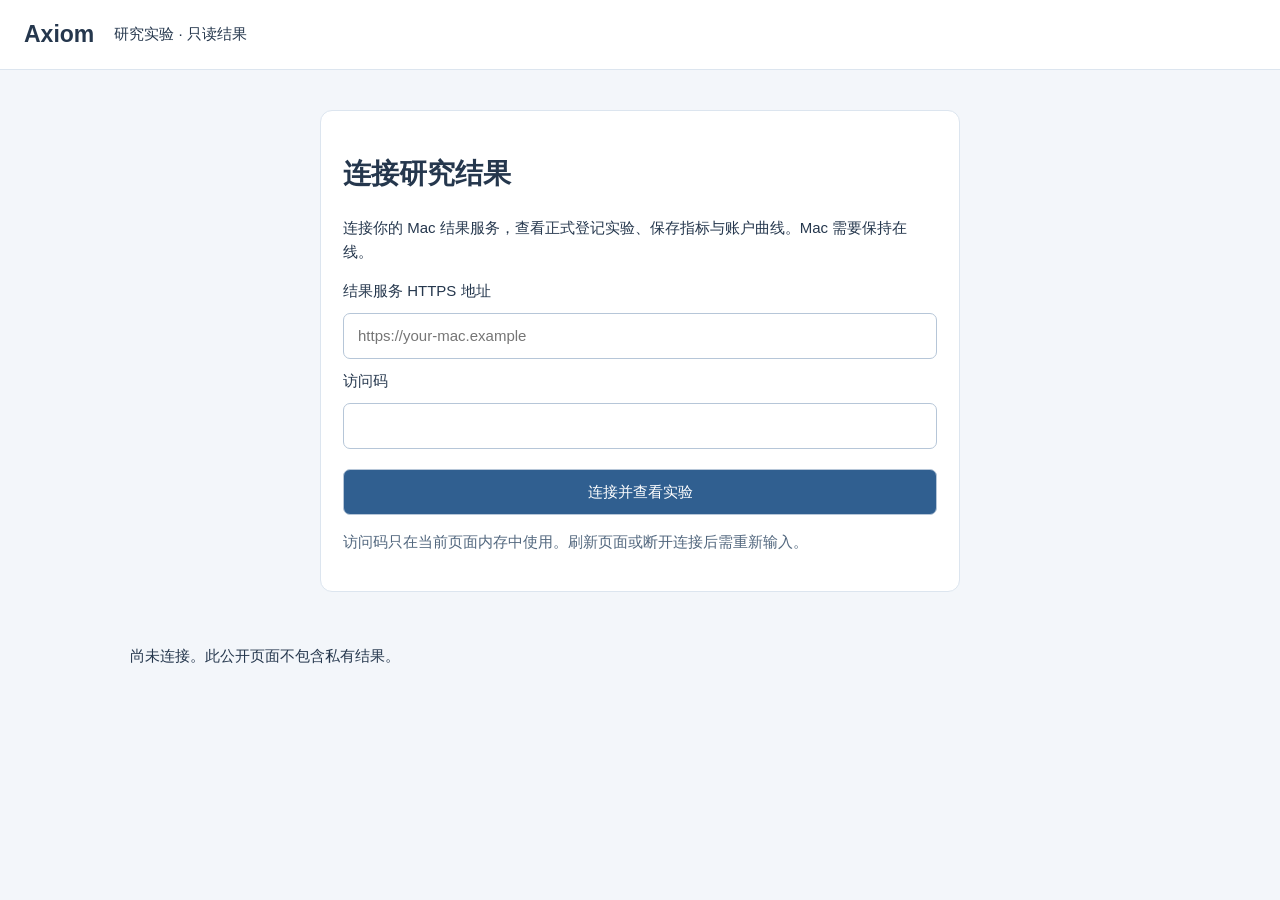
==== index.html @ 87a55230 "Add authenticated dynamic Mac results behind a public Pages shell" ====
<!doctype html>
<html lang="zh-CN"><head><meta charset="utf-8"><meta name="viewport" content="width=device-width,initial-scale=1">
<meta http-equiv="Content-Security-Policy" content="default-src 'none'; script-src 'self'; style-src 'self'; connect-src https: http://127.0.0.1:* http://localhost:*; base-uri 'none'; form-action 'none'; object-src 'none'">
<meta name="referrer" content="no-referrer"><title>Axiom · 研究实验结果</title><link rel="stylesheet" href="app.css"><script src="config.js" defer></script><script src="app.js" defer></script></head>
<body><header><strong>Axiom</strong><span>研究实验 · 只读结果</span><button id="disconnect" hidden>断开连接</button></header>
<main><section id="connection"><h1>连接研究结果</h1><p>连接你的 Mac 结果服务，查看正式登记实验、保存指标与账户曲线。Mac 需要保持在线。</p>
<form id="connect"><label for="endpoint">结果服务 HTTPS 地址</label><input id="endpoint" type="url" placeholder="https://your-mac.example" required autocomplete="off" spellcheck="false"><label for="token">访问码</label><input id="token" type="password" required minlength="43" maxlength="128" autocomplete="off" spellcheck="false"><button type="submit">连接并查看实验</button></form><p class="hint">访问码只在当前页面内存中使用。刷新页面或断开连接后需重新输入。</p></section>
<p id="status" role="status" aria-live="polite">尚未连接。此公开页面不包含私有结果。</p><nav id="navigation" hidden><button id="home">实验列表</button><button id="refresh">刷新保存索引</button></nav><article id="results" aria-live="polite"></article></main></body></html>
---- app.css ----
:root{font-family:-apple-system,BlinkMacSystemFont,"PingFang SC",sans-serif;color:#25374d;background:#f3f6fa;font-size:15px;line-height:1.6}*{box-sizing:border-box}body{margin:0}header{display:flex;align-items:center;gap:20px;padding:16px 24px;border-bottom:1px solid #dce5ef;background:white}header strong{font-size:23px}header button{margin-left:auto}main{max-width:1060px;margin:30px auto;padding:0 20px}section{background:white;border:1px solid #dce5ef;border-radius:12px;padding:22px;margin:16px 0}#connection{max-width:640px;margin:40px auto}#connect{display:grid;gap:10px}input,button{font:inherit;padding:10px 14px;border:1px solid #b6c6d8;border-radius:7px}input{min-width:0;max-width:100%;background:white}button{cursor:pointer;color:#25374d;background:#e8eff7}button:hover{background:#dce7f3}#connect button{margin-top:10px;background:#305f90;color:white}a{color:#305f90}h1{font-size:28px;line-height:1.3}h2{font-size:21px}h3{font-size:17px}small,.hint{color:#52677e}code,td{overflow-wrap:anywhere}svg{width:100%;height:auto}details{margin:12px 0}summary{cursor:pointer}ul{padding-left:22px}.metrics{width:100%;border-collapse:collapse;margin:10px 0}.metrics th,.metrics td{padding:7px 10px;border-bottom:1px solid #dce5ef;text-align:left}.metrics th{width:38%;font-weight:500;color:#52677e}nav{display:flex;gap:10px}#status{padding:12px 0}[hidden]{display:none!important}@media(max-width:600px){header{padding:12px 16px;gap:12px;flex-wrap:wrap}main{padding:0 12px}section{padding:14px}h1{font-size:24px}.metrics th,.metrics td{padding:6px}.metrics th{width:43%}input[type=date]{width:145px}}
#results small{overflow-wrap:anywhere}#results{min-width:0;overflow-wrap:anywhere}
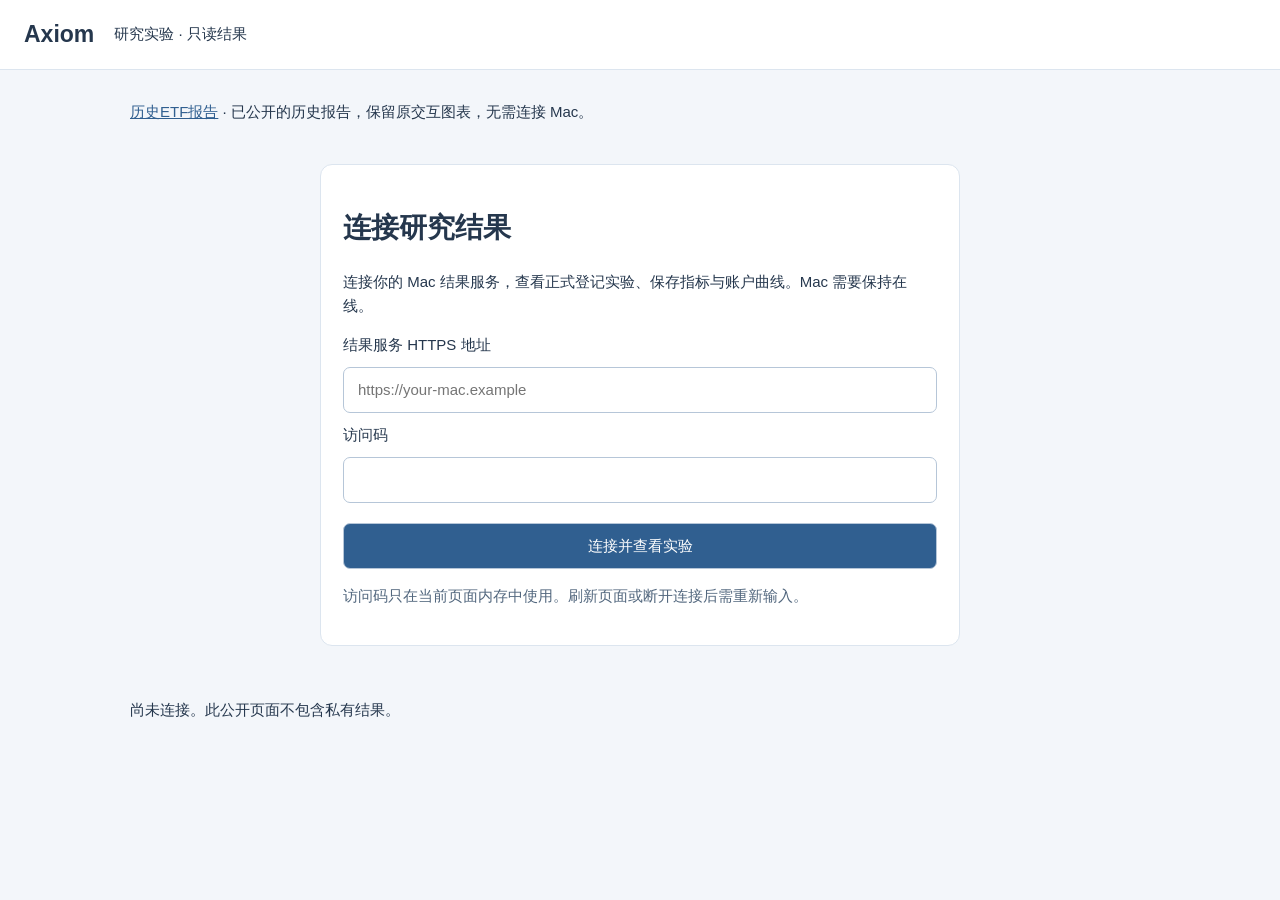
==== commit e0b5569d: "Preserve approved historical ETF report alongside dynamic results" ====
--- a/index.html
+++ b/index.html
@@ -3,6 +3,6 @@
 <meta http-equiv="Content-Security-Policy" content="default-src 'none'; script-src 'self'; style-src 'self'; connect-src https: http://127.0.0.1:* http://localhost:*; base-uri 'none'; form-action 'none'; object-src 'none'">
 <meta name="referrer" content="no-referrer"><title>Axiom · 研究实验结果</title><link rel="stylesheet" href="app.css"><script src="config.js" defer></script><script src="app.js" defer></script></head>
 <body><header><strong>Axiom</strong><span>研究实验 · 只读结果</span><button id="disconnect" hidden>断开连接</button></header>
-<main><section id="connection"><h1>连接研究结果</h1><p>连接你的 Mac 结果服务，查看正式登记实验、保存指标与账户曲线。Mac 需要保持在线。</p>
+<main><p><a href="etf-three-account.html">历史ETF报告</a> · 已公开的历史报告，保留原交互图表，无需连接 Mac。</p><section id="connection"><h1>连接研究结果</h1><p>连接你的 Mac 结果服务，查看正式登记实验、保存指标与账户曲线。Mac 需要保持在线。</p>
 <form id="connect"><label for="endpoint">结果服务 HTTPS 地址</label><input id="endpoint" type="url" placeholder="https://your-mac.example" required autocomplete="off" spellcheck="false"><label for="token">访问码</label><input id="token" type="password" required minlength="43" maxlength="128" autocomplete="off" spellcheck="false"><button type="submit">连接并查看实验</button></form><p class="hint">访问码只在当前页面内存中使用。刷新页面或断开连接后需重新输入。</p></section>
 <p id="status" role="status" aria-live="polite">尚未连接。此公开页面不包含私有结果。</p><nav id="navigation" hidden><button id="home">实验列表</button><button id="refresh">刷新保存索引</button></nav><article id="results" aria-live="polite"></article></main></body></html>
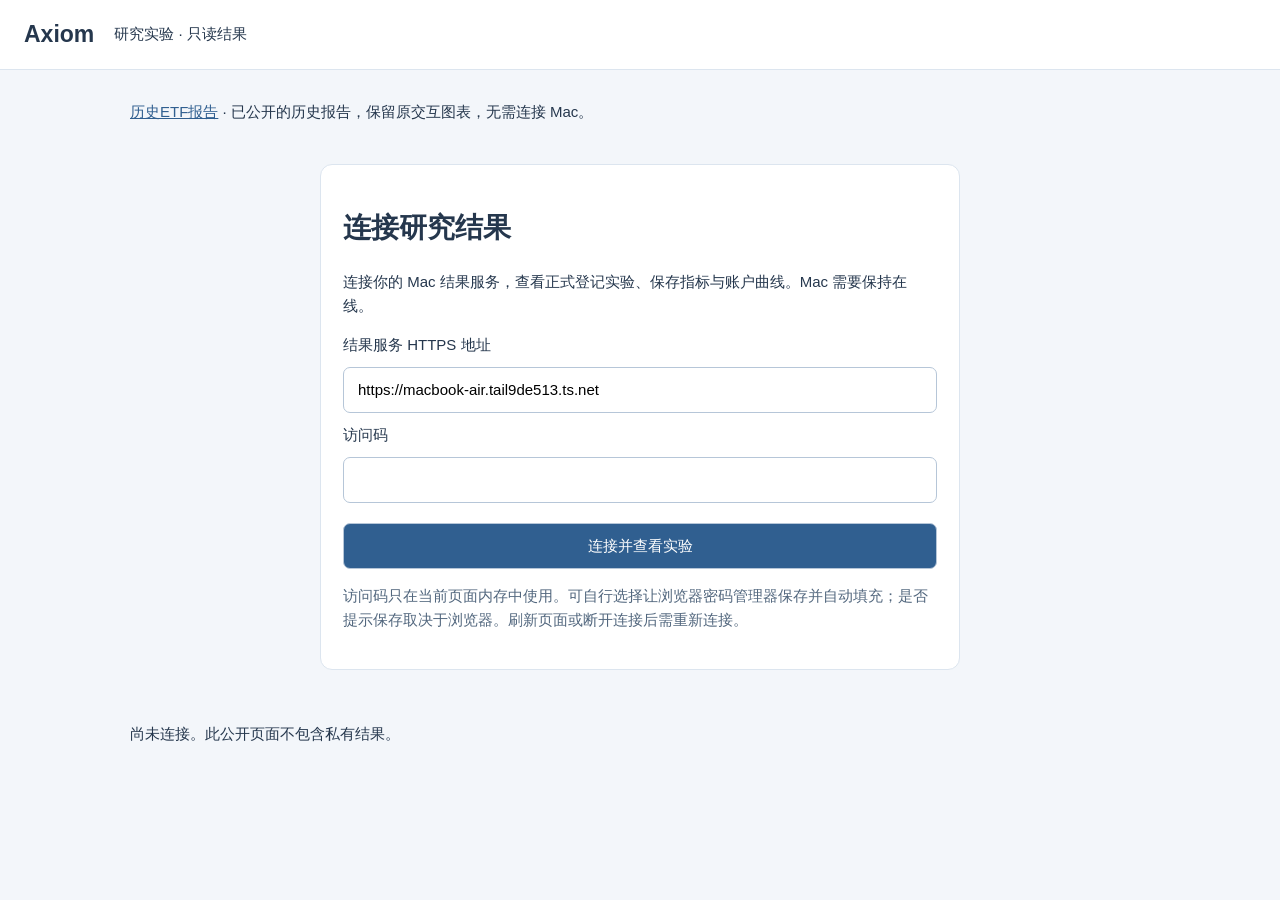
==== commit 247c9ed6: "Handle idle remote connections and serialize catalog rendering" ====
--- a/index.html
+++ b/index.html
@@ -4,5 +4,5 @@
 <meta name="referrer" content="no-referrer"><title>Axiom · 研究实验结果</title><link rel="stylesheet" href="app.css"><script src="config.js" defer></script><script src="app.js" defer></script></head>
 <body><header><strong>Axiom</strong><span>研究实验 · 只读结果</span><button id="disconnect" hidden>断开连接</button></header>
 <main><p><a href="etf-three-account.html">历史ETF报告</a> · 已公开的历史报告，保留原交互图表，无需连接 Mac。</p><section id="connection"><h1>连接研究结果</h1><p>连接你的 Mac 结果服务，查看正式登记实验、保存指标与账户曲线。Mac 需要保持在线。</p>
-<form id="connect"><label for="endpoint">结果服务 HTTPS 地址</label><input id="endpoint" type="url" placeholder="https://your-mac.example" required autocomplete="off" spellcheck="false"><label for="token">访问码</label><input id="token" type="password" required minlength="43" maxlength="128" autocomplete="off" spellcheck="false"><button type="submit">连接并查看实验</button></form><p class="hint">访问码只在当前页面内存中使用。刷新页面或断开连接后需重新输入。</p></section>
+<form id="connect" autocomplete="on"><label for="endpoint">结果服务 HTTPS 地址</label><input id="endpoint" name="username" type="url" placeholder="https://your-mac.example" required autocomplete="username" spellcheck="false"><label for="token">访问码</label><input id="token" name="password" type="password" required minlength="43" maxlength="128" autocomplete="current-password" spellcheck="false"><button type="submit">连接并查看实验</button></form><p class="hint">访问码只在当前页面内存中使用。可自行选择让浏览器密码管理器保存并自动填充；是否提示保存取决于浏览器。刷新页面或断开连接后需重新连接。</p></section>
 <p id="status" role="status" aria-live="polite">尚未连接。此公开页面不包含私有结果。</p><nav id="navigation" hidden><button id="home">实验列表</button><button id="refresh">刷新保存索引</button></nav><article id="results" aria-live="polite"></article></main></body></html>
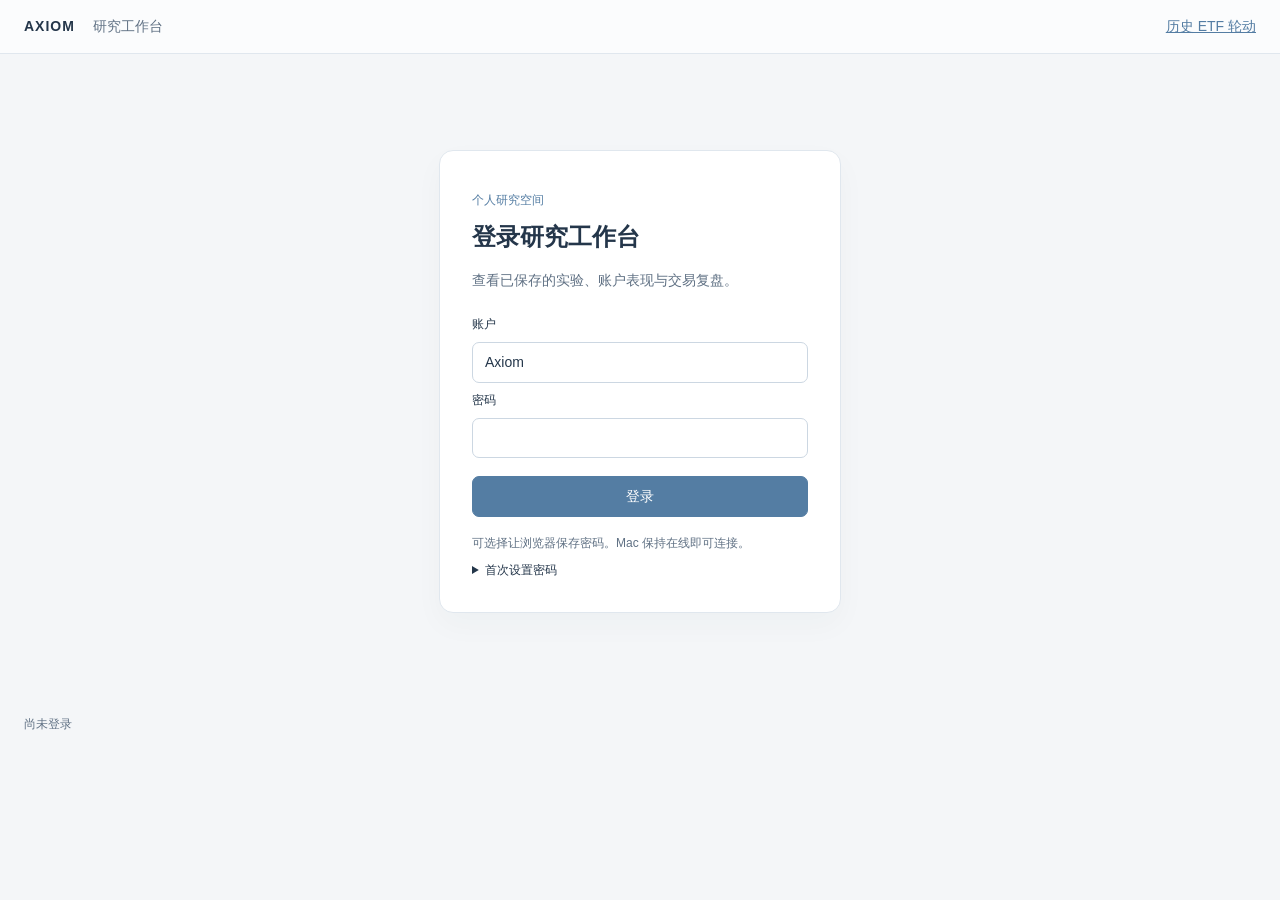
==== commit 34fedcb5: "Reuse interactive workbench for authenticated saved account results" ====
--- a/index.html
+++ b/index.html
@@ -1,8 +1,9 @@
 <!doctype html>
 <html lang="zh-CN"><head><meta charset="utf-8"><meta name="viewport" content="width=device-width,initial-scale=1">
-<meta http-equiv="Content-Security-Policy" content="default-src 'none'; script-src 'self'; style-src 'self'; connect-src https: http://127.0.0.1:* http://localhost:*; base-uri 'none'; form-action 'none'; object-src 'none'">
-<meta name="referrer" content="no-referrer"><title>Axiom · 研究实验结果</title><link rel="stylesheet" href="app.css"><script src="config.js" defer></script><script src="app.js" defer></script></head>
-<body><header><strong>Axiom</strong><span>研究实验 · 只读结果</span><button id="disconnect" hidden>断开连接</button></header>
-<main><p><a href="etf-three-account.html">历史ETF报告</a> · 已公开的历史报告，保留原交互图表，无需连接 Mac。</p><section id="connection"><h1>连接研究结果</h1><p>连接你的 Mac 结果服务，查看正式登记实验、保存指标与账户曲线。Mac 需要保持在线。</p>
-<form id="connect" autocomplete="on"><label for="endpoint">结果服务 HTTPS 地址</label><input id="endpoint" name="username" type="url" placeholder="https://your-mac.example" required autocomplete="username" spellcheck="false"><label for="token">访问码</label><input id="token" name="password" type="password" required minlength="43" maxlength="128" autocomplete="current-password" spellcheck="false"><button type="submit">连接并查看实验</button></form><p class="hint">访问码只在当前页面内存中使用。可自行选择让浏览器密码管理器保存并自动填充；是否提示保存取决于浏览器。刷新页面或断开连接后需重新连接。</p></section>
-<p id="status" role="status" aria-live="polite">尚未连接。此公开页面不包含私有结果。</p><nav id="navigation" hidden><button id="home">实验列表</button><button id="refresh">刷新保存索引</button></nav><article id="results" aria-live="polite"></article></main></body></html>
+<meta http-equiv="Content-Security-Policy" content="default-src 'none'; script-src 'self' 'sha256-0YLqD2671QaE51tUVL4jIWjMn/7mVEP2Q2u+IC1QFf0='; style-src 'self' 'sha256-qAy1BEJLphb9LJ8BANeujZv6KxZ7Bllo4xNzk5Mp6b0='; frame-src 'self'; connect-src https: http://127.0.0.1:* http://localhost:*; base-uri 'none'; form-action 'none'; object-src 'none'">
+<meta name="referrer" content="no-referrer"><title>Axiom · 研究工作台</title><link rel="stylesheet" href="app.css?v=20261014-2"><script src="config.js?v=20261014-2" defer></script><script src="app.js?v=20261014-2" defer></script></head>
+<body><header><strong>AXIOM</strong><span>研究工作台</span><a href="etf-three-account.html">历史 ETF 轮动</a><button id="refresh" hidden>刷新保存结果</button><button id="clear-baseline" hidden>清除基线偏好</button><button id="disconnect" hidden>退出登录</button></header>
+<main id="connection"><section class="login-card"><p class="eyebrow">个人研究空间</p><h1>登录研究工作台</h1><p>查看已保存的实验、账户表现与交易复盘。</p>
+<form id="connect" autocomplete="on"><label for="username">账户</label><input id="username" name="username" autocomplete="username" value="Axiom" readonly><label for="token">密码</label><input id="token" name="password" type="password" required minlength="6" maxlength="128" autocomplete="current-password"><button type="submit">登录</button></form>
+<p class="hint">可选择让浏览器保存密码。Mac 保持在线即可连接。</p><details><summary>首次设置密码</summary><p>在 Mac 本地运行已安装服务的设置密码命令，输入两次自己的密码；以后可直接在手机登录。</p></details></section></main>
+<p id="status" role="status" aria-live="polite">尚未登录</p><iframe id="workbench" title="已保存研究结果工作台" sandbox="allow-scripts" hidden></iframe></body></html>
--- a/app.css
+++ b/app.css
@@ -1,2 +1 @@
-:root{font-family:-apple-system,BlinkMacSystemFont,"PingFang SC",sans-serif;color:#25374d;background:#f3f6fa;font-size:15px;line-height:1.6}*{box-sizing:border-box}body{margin:0}header{display:flex;align-items:center;gap:20px;padding:16px 24px;border-bottom:1px solid #dce5ef;background:white}header strong{font-size:23px}header button{margin-left:auto}main{max-width:1060px;margin:30px auto;padding:0 20px}section{background:white;border:1px solid #dce5ef;border-radius:12px;padding:22px;margin:16px 0}#connection{max-width:640px;margin:40px auto}#connect{display:grid;gap:10px}input,button{font:inherit;padding:10px 14px;border:1px solid #b6c6d8;border-radius:7px}input{min-width:0;max-width:100%;background:white}button{cursor:pointer;color:#25374d;background:#e8eff7}button:hover{background:#dce7f3}#connect button{margin-top:10px;background:#305f90;color:white}a{color:#305f90}h1{font-size:28px;line-height:1.3}h2{font-size:21px}h3{font-size:17px}small,.hint{color:#52677e}code,td{overflow-wrap:anywhere}svg{width:100%;height:auto}details{margin:12px 0}summary{cursor:pointer}ul{padding-left:22px}.metrics{width:100%;border-collapse:collapse;margin:10px 0}.metrics th,.metrics td{padding:7px 10px;border-bottom:1px solid #dce5ef;text-align:left}.metrics th{width:38%;font-weight:500;color:#52677e}nav{display:flex;gap:10px}#status{padding:12px 0}[hidden]{display:none!important}@media(max-width:600px){header{padding:12px 16px;gap:12px;flex-wrap:wrap}main{padding:0 12px}section{padding:14px}h1{font-size:24px}.metrics th,.metrics td{padding:6px}.metrics th{width:43%}input[type=date]{width:145px}}
-#results small{overflow-wrap:anywhere}#results{min-width:0;overflow-wrap:anywhere}
+:root{color-scheme:light;--ink:#24364a;--muted:#607184;--line:#e0e7ee}*{box-sizing:border-box}body{margin:0;background:#f4f6f8;color:var(--ink);font:14px/1.6 -apple-system,BlinkMacSystemFont,"PingFang SC",sans-serif}header{height:54px;display:flex;align-items:center;gap:18px;padding:0 24px;border-bottom:1px solid var(--line);background:#fbfcfd}header strong{letter-spacing:1px}header span{color:var(--muted);margin-right:auto}a{color:#547da3}button,input{font:inherit;color:inherit;border:1px solid #ccd7e2;border-radius:7px;padding:8px 12px;background:white}button{cursor:pointer}button:focus-visible,input:focus-visible{outline:2px solid #547da3;outline-offset:2px}#connection{max-width:450px;margin:8vh auto;padding:24px}.login-card{background:white;border:1px solid var(--line);padding:32px;border-radius:14px;box-shadow:0 12px 30px #24364a08}h1{font-size:24px;margin:4px 0 12px}p{margin:8px 0;color:var(--muted)}.eyebrow{font-size:12px;color:#547da3}form{display:grid;gap:8px;margin:24px 0 16px}form button{margin-top:10px;background:#547da3;color:white;border-color:#547da3}label,.hint,details{font-size:12px}.hint{line-height:1.7}#status{padding:6px 24px;margin:0;font-size:12px;min-height:31px}#workbench{width:100%;height:calc(100dvh - 85px);border:0;background:#f4f6f8}[hidden]{display:none!important}@media(max-width:700px){header{gap:10px;padding:0 12px;font-size:12px}header span{display:none}header a{margin-right:auto}#connection{margin:4vh auto;padding:16px}.login-card{padding:24px}}
